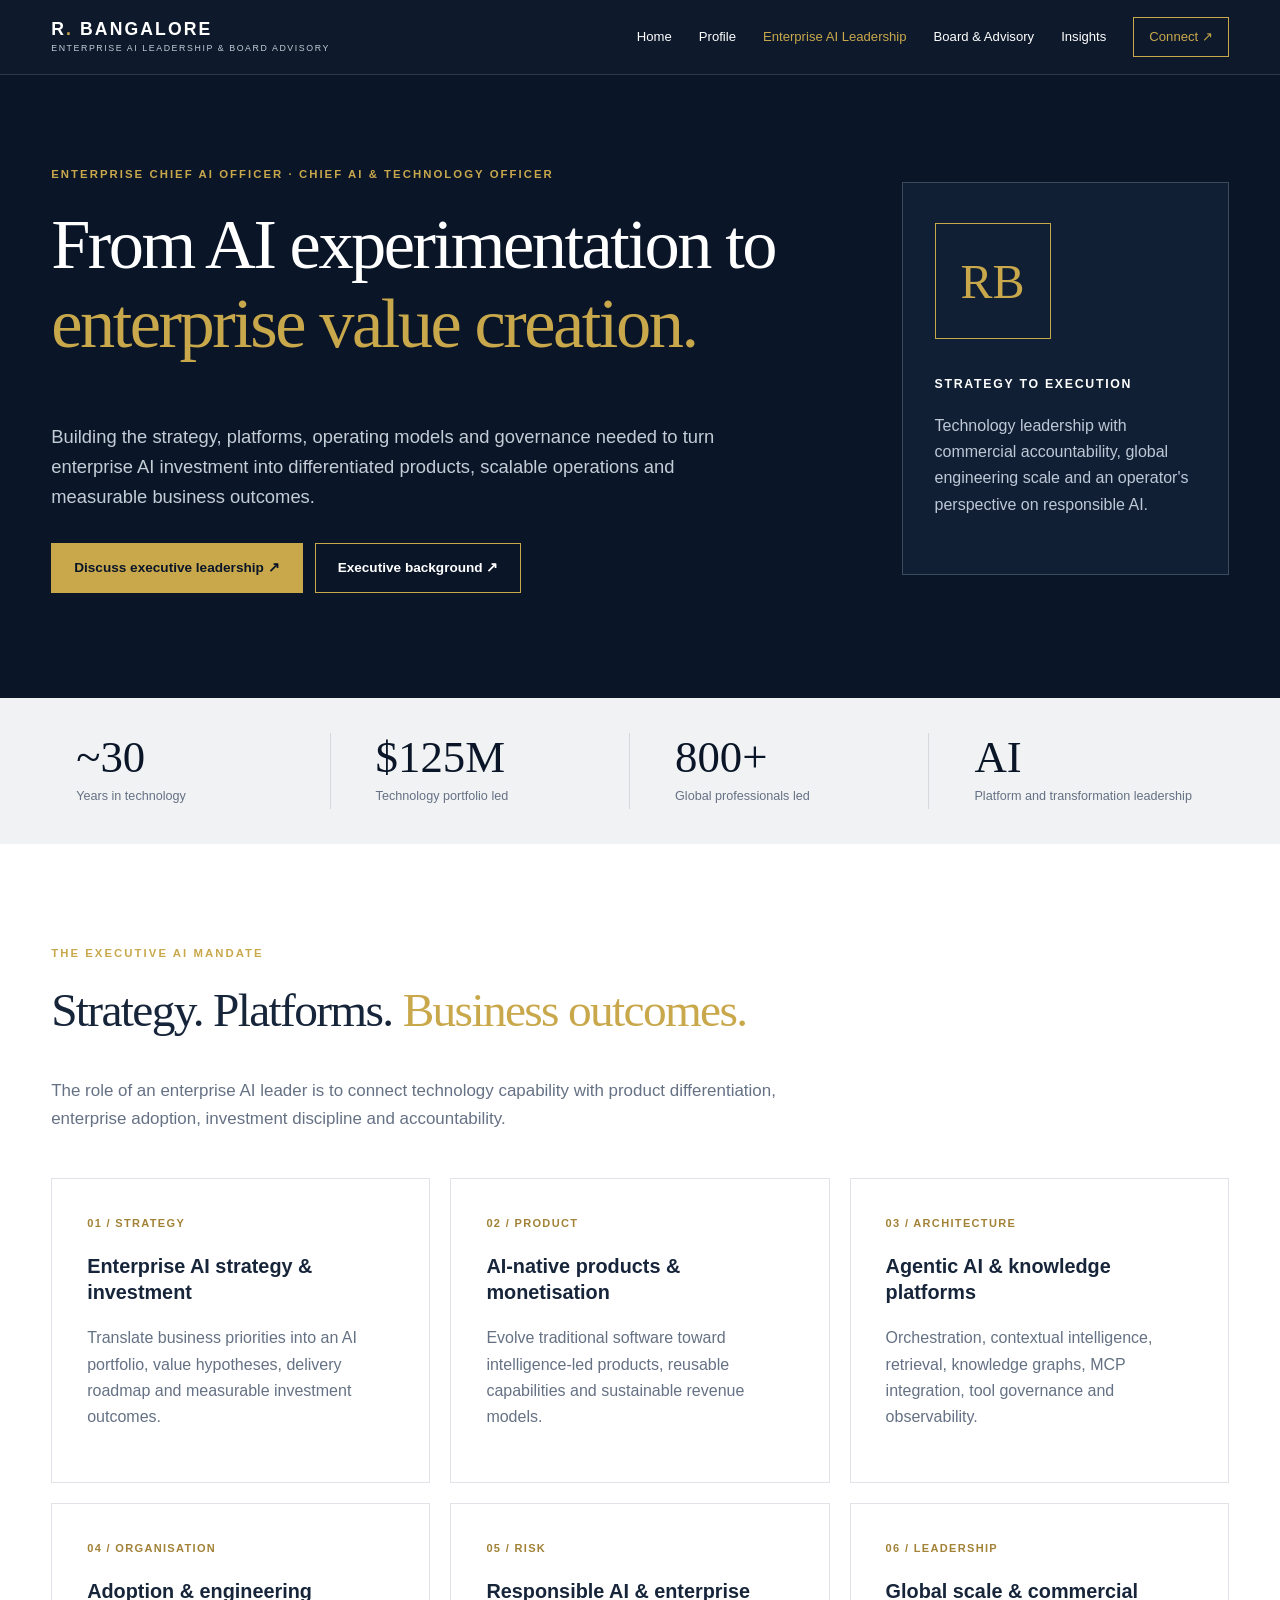
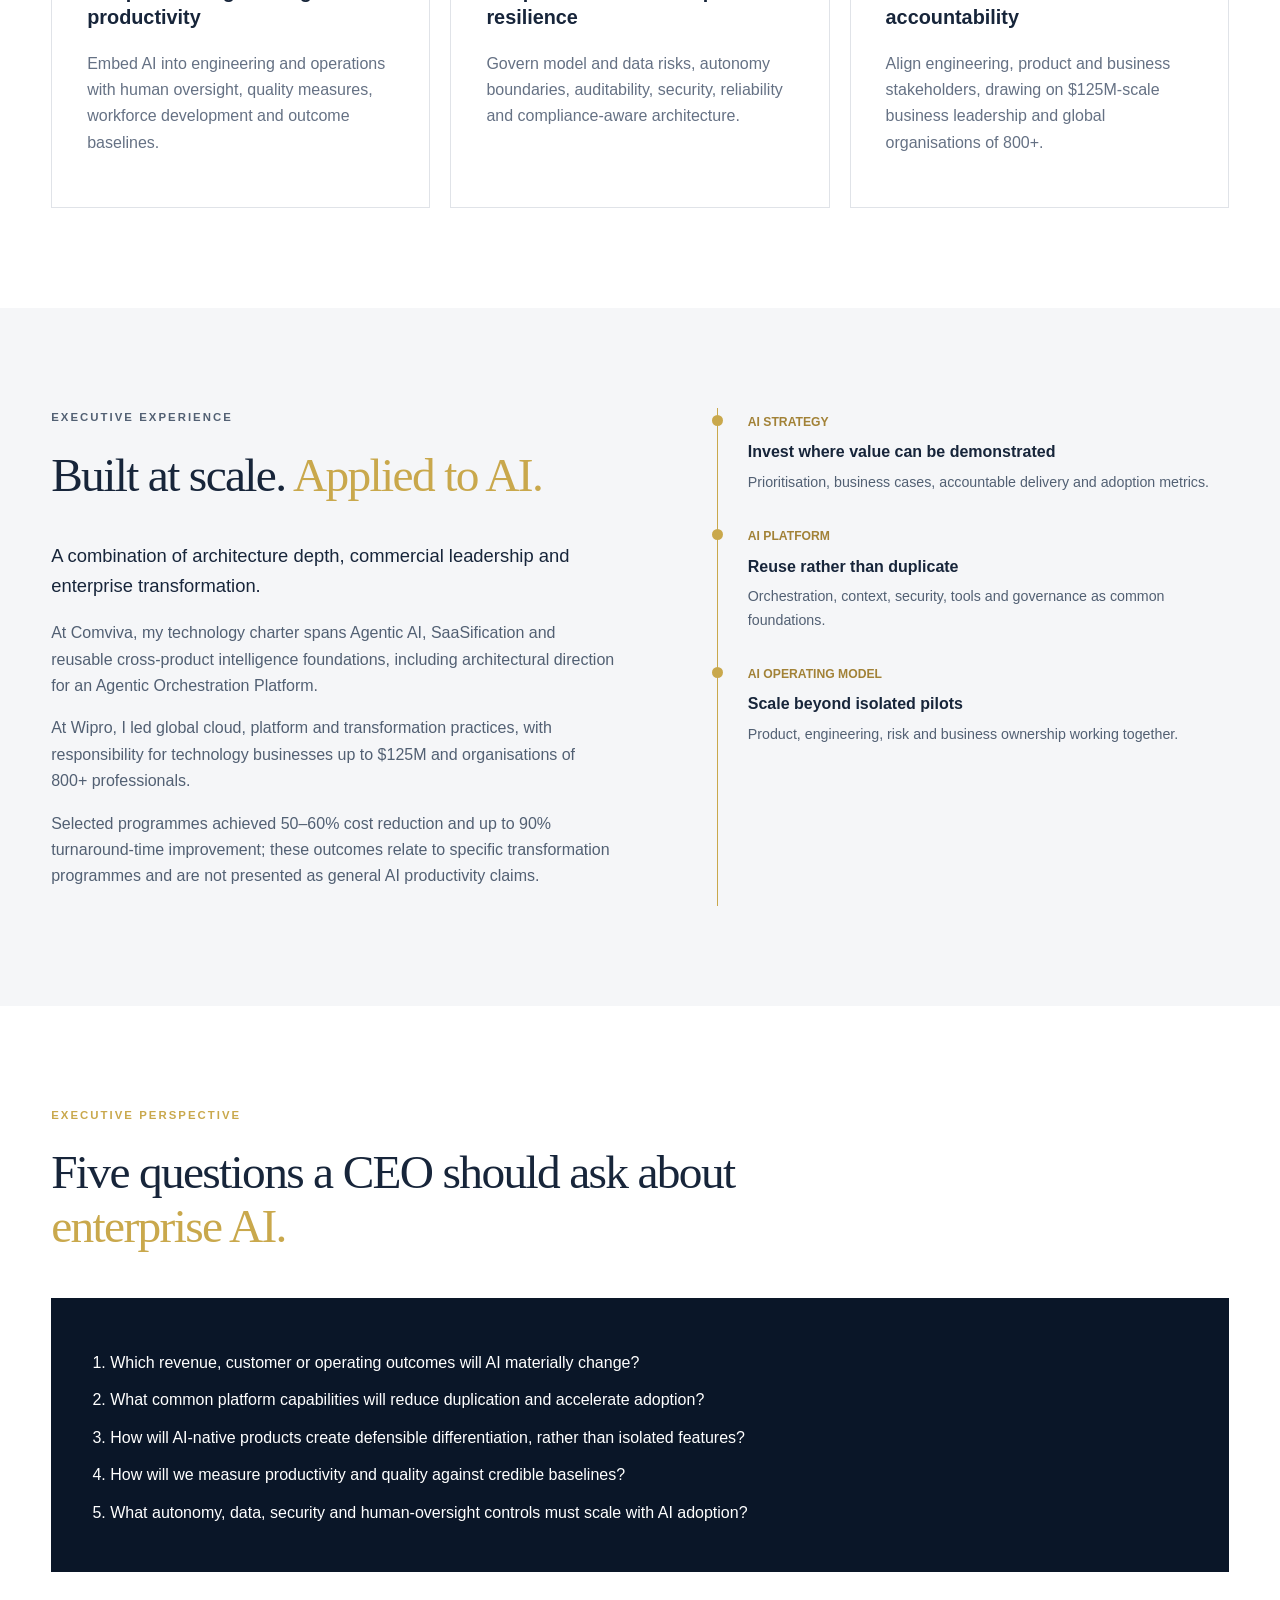
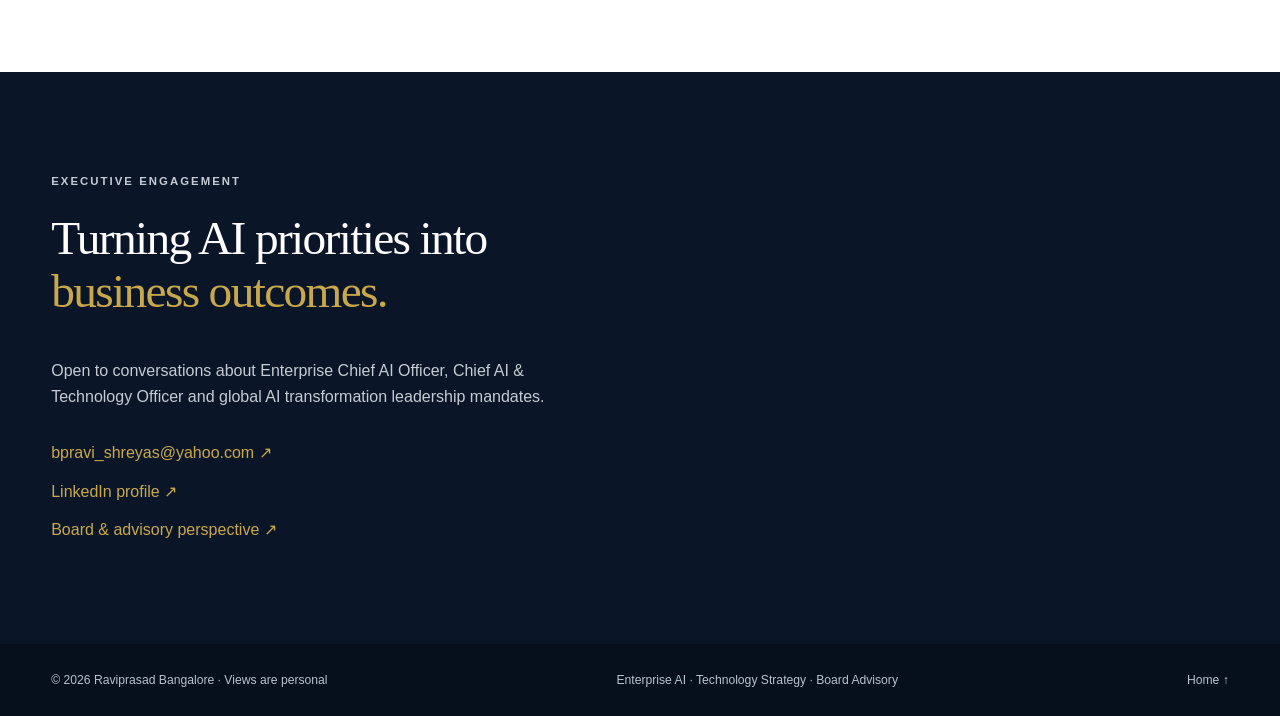
==== enterprise-ai.html @ b852c209 "Add files via upload" ====
<!DOCTYPE html>
<html lang="en"><head><meta charset="utf-8"/><meta content="width=device-width, initial-scale=1" name="viewport"/>
<title>Enterprise AI Leadership | Raviprasad Bangalore</title>
<meta content="Enterprise Chief AI Officer and Chief AI &amp; Technology Officer leadership: AI strategy, AI-native product transformation, agentic platforms, adoption, governance and value creation." name="description"/>
<meta content="index,follow" name="robots"/><link href="https://raviprasadbangalore.com/enterprise-ai.html" rel="canonical"/><link href="styles.css" rel="stylesheet"/></head>
<body><header class="site-header"><a class="brand" href="index.html#home">R<span class="gold">.</span> BANGALORE <small>ENTERPRISE AI LEADERSHIP &amp; BOARD ADVISORY</small></a><button aria-expanded="false" aria-label="Toggle navigation" class="menu">☰</button>
<nav id="nav"><a href="index.html#home">Home</a><a href="index.html#about">Profile</a><a aria-current="page" href="enterprise-ai.html">Enterprise AI Leadership</a><a href="index.html#board">Board &amp; Advisory</a><a href="index.html#insights">Insights</a><a class="nav-contact" href="index.html#connect">Connect ↗</a></nav></header>
<main><section class="hero ai-page-hero"><div class="hero-content"><p class="eyebrow">ENTERPRISE CHIEF AI OFFICER · CHIEF AI &amp; TECHNOLOGY OFFICER</p>
<h1>From AI experimentation to <em>enterprise value creation.</em></h1>
<p class="hero-copy">Building the strategy, platforms, operating models and governance needed to turn enterprise AI investment into differentiated products, scalable operations and measurable business outcomes.</p>
<div class="actions"><a class="btn primary" href="index.html#connect">Discuss executive leadership ↗</a><a class="btn secondary" href="index.html#about">Executive background ↗</a></div></div>
<div class="hero-aside"><div class="monogram">RB</div><div class="aside-label">STRATEGY TO EXECUTION</div><p>Technology leadership with commercial accountability, global engineering scale and an operator's perspective on responsible AI.</p></div></section>
<section aria-label="Leadership metrics" class="metrics"><div><strong>~30</strong><span>Years in technology</span></div><div><strong>$125M</strong><span>Technology portfolio led</span></div><div><strong>800+</strong><span>Global professionals led</span></div><div><strong>AI</strong><span>Platform and transformation leadership</span></div></section>
<section class="section"><div class="section-heading"><p class="eyebrow">THE EXECUTIVE AI MANDATE</p><h2>Strategy. Platforms. <em>Business outcomes.</em></h2>
<p>The role of an enterprise AI leader is to connect technology capability with product differentiation, enterprise adoption, investment discipline and accountability.</p></div>
<div class="cards three">
<article class="card"><span class="card-index">01 / STRATEGY</span><h3>Enterprise AI strategy &amp; investment</h3><p>Translate business priorities into an AI portfolio, value hypotheses, delivery roadmap and measurable investment outcomes.</p></article>
<article class="card"><span class="card-index">02 / PRODUCT</span><h3>AI-native products &amp; monetisation</h3><p>Evolve traditional software toward intelligence-led products, reusable capabilities and sustainable revenue models.</p></article>
<article class="card"><span class="card-index">03 / ARCHITECTURE</span><h3>Agentic AI &amp; knowledge platforms</h3><p>Orchestration, contextual intelligence, retrieval, knowledge graphs, MCP integration, tool governance and observability.</p></article>
<article class="card"><span class="card-index">04 / ORGANISATION</span><h3>Adoption &amp; engineering productivity</h3><p>Embed AI into engineering and operations with human oversight, quality measures, workforce development and outcome baselines.</p></article>
<article class="card"><span class="card-index">05 / RISK</span><h3>Responsible AI &amp; enterprise resilience</h3><p>Govern model and data risks, autonomy boundaries, auditability, security, reliability and compliance-aware architecture.</p></article>
<article class="card"><span class="card-index">06 / LEADERSHIP</span><h3>Global scale &amp; commercial accountability</h3><p>Align engineering, product and business stakeholders, drawing on $125M-scale business leadership and global organisations of 800+.</p></article>
</div></section>
<section class="section alt"><div class="split"><div><p class="eyebrow">EXECUTIVE EXPERIENCE</p><h2>Built at scale. <em>Applied to AI.</em></h2>
<p class="lead">A combination of architecture depth, commercial leadership and enterprise transformation.</p>
<p>At Comviva, my technology charter spans Agentic AI, SaaSification and reusable cross-product intelligence foundations, including architectural direction for an Agentic Orchestration Platform.</p>
<p>At Wipro, I led global cloud, platform and transformation practices, with responsibility for technology businesses up to $125M and organisations of 800+ professionals.</p>
<p>Selected programmes achieved 50–60% cost reduction and up to 90% turnaround-time improvement; these outcomes relate to specific transformation programmes and are not presented as general AI productivity claims.</p></div>
<div class="timeline"><div><span>AI STRATEGY</span><h4>Invest where value can be demonstrated</h4><p>Prioritisation, business cases, accountable delivery and adoption metrics.</p></div><div><span>AI PLATFORM</span><h4>Reuse rather than duplicate</h4><p>Orchestration, context, security, tools and governance as common foundations.</p></div><div><span>AI OPERATING MODEL</span><h4>Scale beyond isolated pilots</h4><p>Product, engineering, risk and business ownership working together.</p></div></div></div></section>
<section class="section"><div class="section-heading"><p class="eyebrow">EXECUTIVE PERSPECTIVE</p><h2>Five questions a CEO should ask about <em>enterprise AI.</em></h2></div>
<div class="committee"><ol class="board-questions"><li>Which revenue, customer or operating outcomes will AI materially change?</li><li>What common platform capabilities will reduce duplication and accelerate adoption?</li><li>How will AI-native products create defensible differentiation, rather than isolated features?</li><li>How will we measure productivity and quality against credible baselines?</li><li>What autonomy, data, security and human-oversight controls must scale with AI adoption?</li></ol></div></section>
<section class="section connect"><div><p class="eyebrow">EXECUTIVE ENGAGEMENT</p><h2>Turning AI priorities into <em>business outcomes.</em></h2><p>Open to conversations about Enterprise Chief AI Officer, Chief AI &amp; Technology Officer and global AI transformation leadership mandates.</p>
<div class="contact-links"><a href="mailto:bpravi_shreyas@yahoo.com?subject=Enterprise%20AI%20Leadership%20Conversation">bpravi_shreyas@yahoo.com ↗</a><a href="https://www.linkedin.com/in/rbangalore" rel="noopener noreferrer" target="_blank">LinkedIn profile ↗</a><a href="index.html#board">Board &amp; advisory perspective ↗</a></div></div></section></main>
<footer><span>© <span id="year"></span> Raviprasad Bangalore · Views are personal</span><span>Enterprise AI · Technology Strategy · Board Advisory</span><a href="index.html#home">Home ↑</a></footer><script src="script.js"></script></body></html>
---- styles.css ----
:root{--navy:#0a1628;--gold:#c9a84c;--ink:#17253a;--muted:#657184;--paper:#fff;--soft:#f5f6f8}*{box-sizing:border-box}html{scroll-behavior:smooth}body{margin:0;font-family:Inter,'Segoe UI',Arial,sans-serif;color:var(--ink);background:white;line-height:1.65}h1,h2,h3,h4,p{margin-top:0}h1,h2{font-family:Georgia,'Times New Roman',serif;line-height:1.12;letter-spacing:-.035em;font-weight:500}h1{font-size:clamp(3rem,5.5vw,5.8rem);max-width:800px}h2{font-size:clamp(2.2rem,3.7vw,3.8rem)}h3{font-size:1.24rem;line-height:1.3}em{font-style:normal;color:var(--gold)}a{color:inherit;text-decoration:none}.site-header{position:sticky;top:0;z-index:20;background:rgba(10,22,40,.98);color:#fff;display:flex;align-items:center;justify-content:space-between;padding:17px max(4vw,24px);border-bottom:1px solid #29384b}.brand{font-size:1.1rem;font-weight:800;letter-spacing:.12em;line-height:1.1}.brand small{display:block;font-size:.55rem;letter-spacing:.18em;font-weight:500;margin-top:5px;color:#c3cad5}.gold{color:var(--gold)}nav{display:flex;align-items:center;gap:27px;font-size:.82rem}nav a:hover,.contact-links a:hover{color:var(--gold)}.nav-contact{border:1px solid var(--gold);padding:8px 15px;color:var(--gold)}.menu{display:none}.hero{background:var(--navy);color:#fff;padding:90px max(4vw,24px) 105px;display:grid;grid-template-columns:1.6fr .7fr;gap:8vw;align-items:center}.eyebrow{color:var(--gold);font-weight:700;letter-spacing:.18em;font-size:.71rem;text-transform:uppercase;margin-bottom:22px}.hero-copy{font-size:1.15rem;color:#c4ccd6;max-width:670px}.actions{display:flex;gap:12px;flex-wrap:wrap;margin-top:30px}.btn{display:inline-block;padding:13px 22px;border:1px solid var(--gold);font-size:.85rem;font-weight:650;cursor:pointer}.primary{background:var(--gold);color:var(--navy)}.secondary{background:transparent;color:inherit}.recognition{font-size:.82rem;color:#e5d6a4;margin-top:40px}.hero-aside{border:1px solid #3c4a5d;padding:40px 32px;min-height:350px;background:#101f34}.monogram{width:116px;height:116px;border:1px solid var(--gold);display:grid;place-items:center;font-family:Georgia,serif;font-size:3rem;color:var(--gold);margin-bottom:35px}.aside-label{letter-spacing:.14em;font-size:.77rem;font-weight:750}.hero-aside p{color:#bdc8d7;margin-top:18px}.metrics{display:grid;grid-template-columns:repeat(4,1fr);background:#f1f2f4;padding:35px 4vw;gap:20px}.metrics div{border-right:1px solid #d5d8dd;padding:0 25px}.metrics div:last-child{border:0}.metrics strong{display:block;font-family:Georgia,serif;font-size:2.8rem;line-height:1.1;font-weight:500;color:var(--navy)}.metrics span{font-size:.79rem;color:var(--muted)}.section{padding:100px max(4vw,24px);scroll-margin-top:80px}.alt{background:var(--soft)}.section-heading{max-width:780px;margin-bottom:45px}.section-heading>p:last-child{color:var(--muted);font-size:1.06rem}.cards{display:grid;gap:20px}.three{grid-template-columns:repeat(3,1fr)}.card{border:1px solid #e0e3e8;background:white;padding:35px;min-height:250px}.card-index{display:block;color:#a28237;font-size:.69rem;font-weight:800;letter-spacing:.12em;margin-bottom:22px}.card p{color:var(--muted)}.card a,.text-link{color:#98772a;font-weight:700;font-size:.88rem}.split{display:grid;grid-template-columns:1.1fr 1fr;gap:8vw}.split p{color:#526073}.lead{font-size:1.15rem;color:var(--ink)!important}.timeline{border-left:1px solid #c9a84c;padding-left:30px}.timeline div{position:relative;margin-bottom:28px}.timeline div:before{content:'';position:absolute;left:-36px;top:7px;background:var(--gold);width:11px;height:11px;border-radius:50%}.timeline span{font-size:.76rem;color:#a28237;font-weight:800}.timeline h4{margin:5px 0}.timeline p{font-size:.89rem}.board-grid{display:grid;grid-template-columns:repeat(3,1fr);gap:30px}.board-grid article{border-top:2px solid var(--gold);padding:20px 5px}.board-grid span{color:#a28237;font-size:.75rem}.board-grid p{color:var(--muted)}.committee{margin-top:40px;background:var(--navy);color:white;padding:35px}.committee p{color:#c6ced8}.committee .note{font-size:.78rem}.committee a{color:var(--gold)}.filters{display:flex;flex-wrap:wrap;gap:9px;margin-bottom:24px}.filters button{border:1px solid #cdd3db;background:white;color:var(--ink);padding:9px 14px;cursor:pointer}.filters button.active{background:var(--navy);color:white}.insights-grid{grid-template-columns:repeat(2,1fr)}.insight{min-height:210px}.newsletter{background:var(--navy);color:white;padding:30px;margin-top:35px;display:flex;align-items:center;justify-content:space-between;gap:25px}.newsletter p{color:#cbd2db;margin:0}.speaking-list{border-top:1px solid #d9dde3}.speaking-list>div{display:grid;grid-template-columns:55px 1fr 1fr;gap:20px;align-items:center;border-bottom:1px solid #d9dde3;padding:20px 0}.speaking-list span{color:#a28237}.speaking-list h3,.speaking-list p{margin:0}.speaking-list p{color:var(--muted)}.connect{background:var(--navy);color:#fff;display:grid;grid-template-columns:1fr 1fr;gap:8vw}.connect p{color:#c5cbd4}.contact-links{display:flex;flex-direction:column;gap:12px;margin-top:30px;color:var(--gold)}form{background:white;padding:30px;color:var(--ink)}label{display:block;font-size:.83rem;font-weight:650;margin-bottom:16px}input,select,textarea{display:block;width:100%;padding:12px;margin-top:6px;border:1px solid #d2d7df;font:inherit;background:white;color:var(--ink)}form .note{font-size:.75rem;color:#657184}footer{display:flex;justify-content:space-between;gap:20px;flex-wrap:wrap;padding:26px 4vw;font-size:.76rem;background:#06101d;color:#b8c1cf}@media(max-width:900px){.hero{grid-template-columns:1fr}.hero-aside{min-height:0}.split,.connect{grid-template-columns:1fr}.board-grid,.three{grid-template-columns:repeat(2,1fr)}nav{gap:12px}}@media(max-width:650px){.menu{display:block;background:transparent;color:white;border:1px solid #647184;padding:6px 12px;font-size:1.2rem}nav{display:none;position:absolute;top:65px;left:0;right:0;background:var(--navy);padding:20px;flex-direction:column;align-items:flex-start}nav.open{display:flex}.hero{padding-top:60px}.metrics{grid-template-columns:repeat(2,1fr)}.metrics div{padding:8px;border:0}.section{padding-top:65px;padding-bottom:65px}.three,.board-grid,.insights-grid{grid-template-columns:1fr}.speaking-list>div{grid-template-columns:30px 1fr}.speaking-list p{grid-column:2}.newsletter{display:block}.newsletter .btn{margin-top:20px}h1{font-size:3rem}}

.board-questions{margin:1rem 0 0;padding-left:1.5rem;line-height:1.8}.board-questions li{margin-bottom:.55rem}

/* Featured publication */
.featured-publication{display:grid;grid-template-columns:1.5fr 0.9fr;gap:2.2rem;align-items:stretch;background:#fff;border:1px solid #dce1e7;border-radius:14px;padding:2rem;margin:2rem 0 2.3rem;box-shadow:0 12px 32px rgba(10,22,40,.05)}
.featured-publication h3{font-size:clamp(1.5rem,2.5vw,2.4rem);line-height:1.18;color:#0a1628;margin:.5rem 0}
.featured-publication .publication-subtitle{font-size:1.15rem;font-weight:650;color:#8d7130}
.featured-publication-copy>p{line-height:1.65}
.publication-byline,.publication-note{font-size:.85rem;color:#657083}
.publication-note{margin-top:.85rem}
.publication-cover{display:flex;flex-direction:column;justify-content:space-between;gap:1.5rem;background:linear-gradient(145deg,#f9fafb 5%,#f2f0ec 100%);border-top:6px solid #bd1935;border-radius:6px;padding:2rem;min-height:320px;color:#0a1628;text-decoration:none}
.publication-cover>span:first-child{font-size:.7rem;letter-spacing:.12em;font-weight:700;color:#a0213d}
.publication-cover strong{font-size:clamp(1.6rem,2.6vw,2.5rem);line-height:1.08}
.publication-cover em{font-style:normal;color:#c51f43}
.publication-cover small{font-size:1rem;line-height:1.4}
.publication-cover .cover-bottom{font-size:.68rem;letter-spacing:.12em;border-top:1px solid #d5cbd0;padding-top:1rem}
@media(max-width:760px){.featured-publication{grid-template-columns:1fr;padding:1.3rem}.publication-cover{min-height:260px}}

.board-download-panel{display:flex;align-items:center;justify-content:space-between;gap:2rem;margin-top:2.4rem;padding:2rem;background:#f7f8fa;border:1px solid #dce1e7;border-left:4px solid #c9a84c;border-radius:10px}.board-download-panel h3{color:#0a1628;font-size:1.45rem;margin:.5rem 0}.board-download-panel p{max-width:690px}.board-download-panel .btn{flex-shrink:0}@media(max-width:760px){.board-download-panel{flex-direction:column;align-items:flex-start;padding:1.25rem}}

.recognition-section{padding:5rem max(5vw,24px);background:#f5f6f8}.award-gallery{display:grid;grid-template-columns:repeat(3,minmax(0,1fr));gap:1rem;margin:1.5rem 0}.award-gallery img{width:100%;height:230px;object-fit:cover;border-radius:10px;box-shadow:0 6px 20px #0a16281a}.award-caption{font-size:.85rem;color:#606b7b;margin-bottom:1.4rem}.recognition a{color:inherit}@media(max-width:700px){.award-gallery{grid-template-columns:1fr}.award-gallery img{height:auto}}

.award-gallery-two{display:grid;grid-template-columns:1fr 1fr;gap:22px;align-items:start}.award-gallery-two figure{margin:0;background:#fff;border:1px solid #e0e3e8;border-radius:10px;overflow:hidden}.award-gallery-two figure img{display:block;width:100%;height:340px;object-fit:contain;background:#f8f8f8}.award-gallery-two figcaption{padding:12px 15px;color:#29384e;font-size:.91rem}@media(max-width:720px){.award-gallery-two{grid-template-columns:1fr}.award-gallery-two figure img{height:auto;max-height:400px}}

/* Enterprise AI Leadership additions */
.ai-mandate-cta{margin-top:30px}.ai-page-hero{min-height:570px}.ai-mandate .cards{row-gap:22px}nav a[aria-current="page"]{color:var(--gold)}@media(max-width:760px){.ai-page-hero{min-height:auto}}
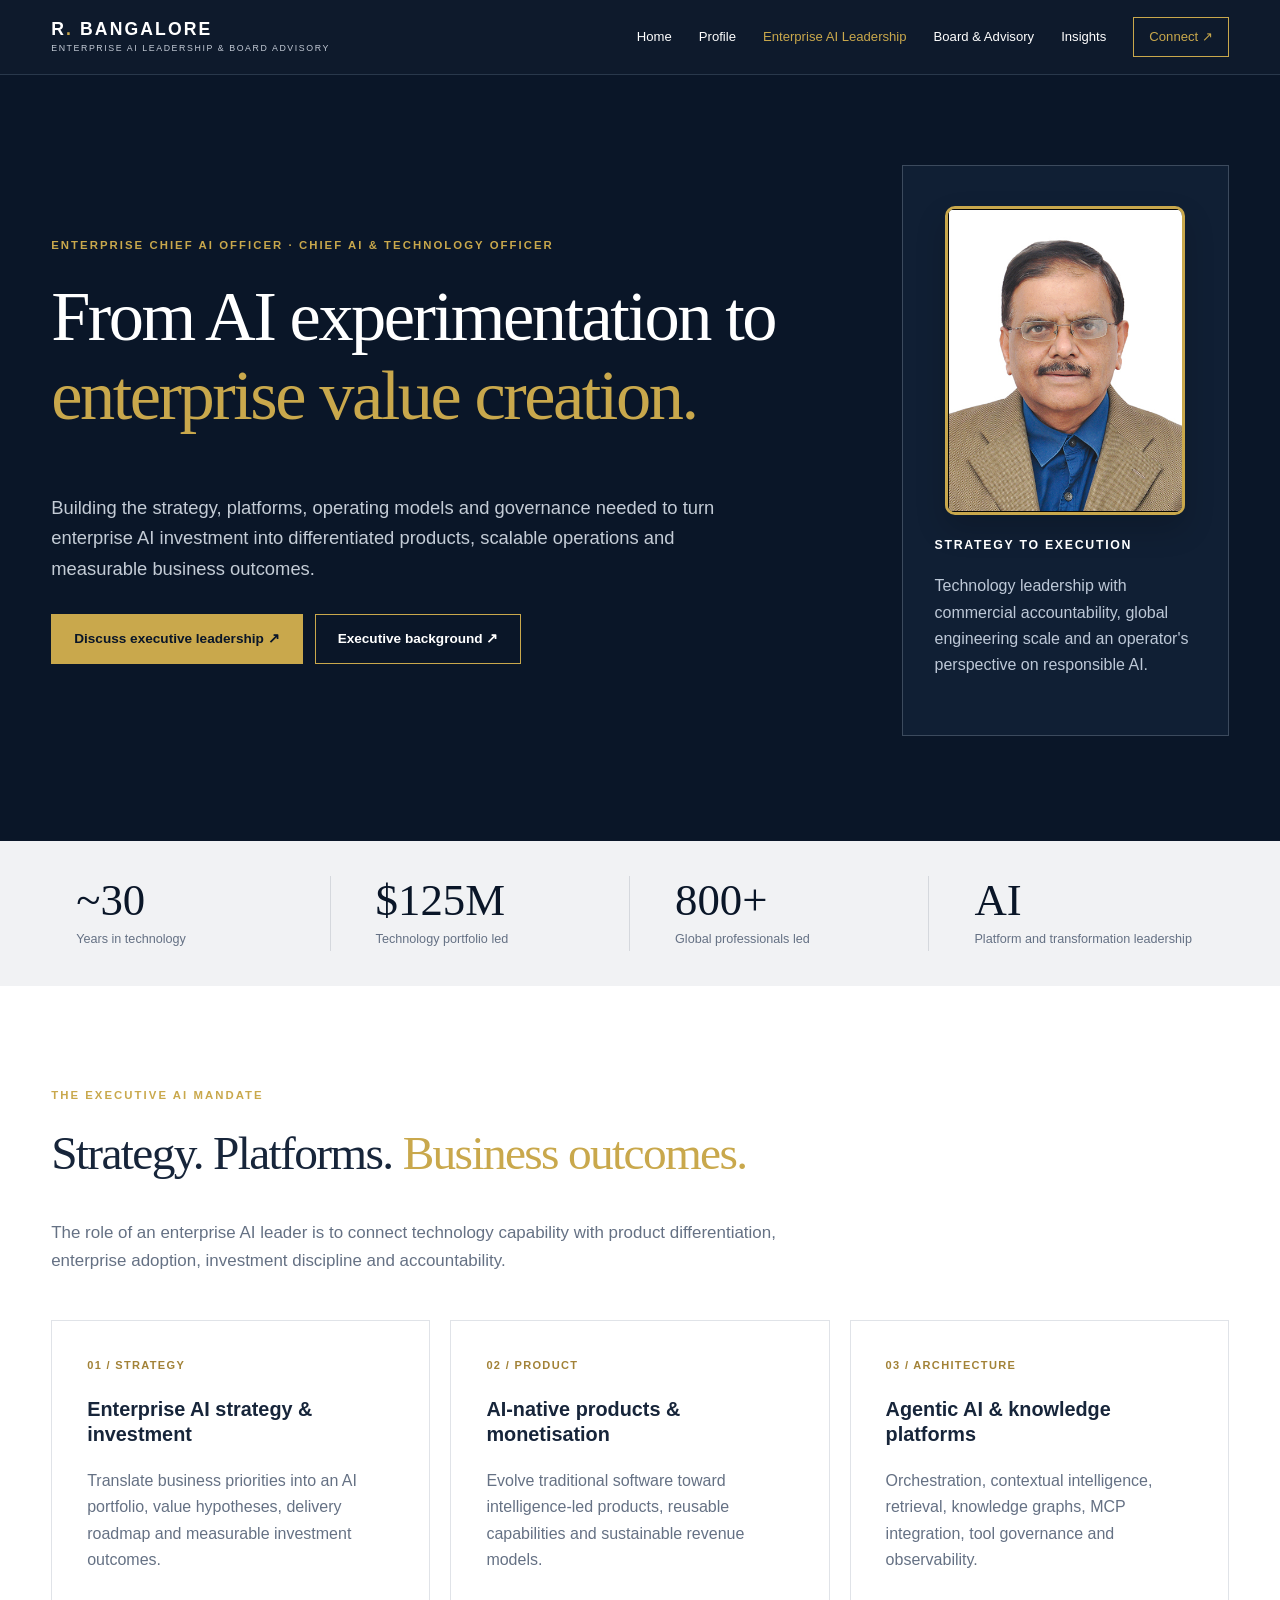
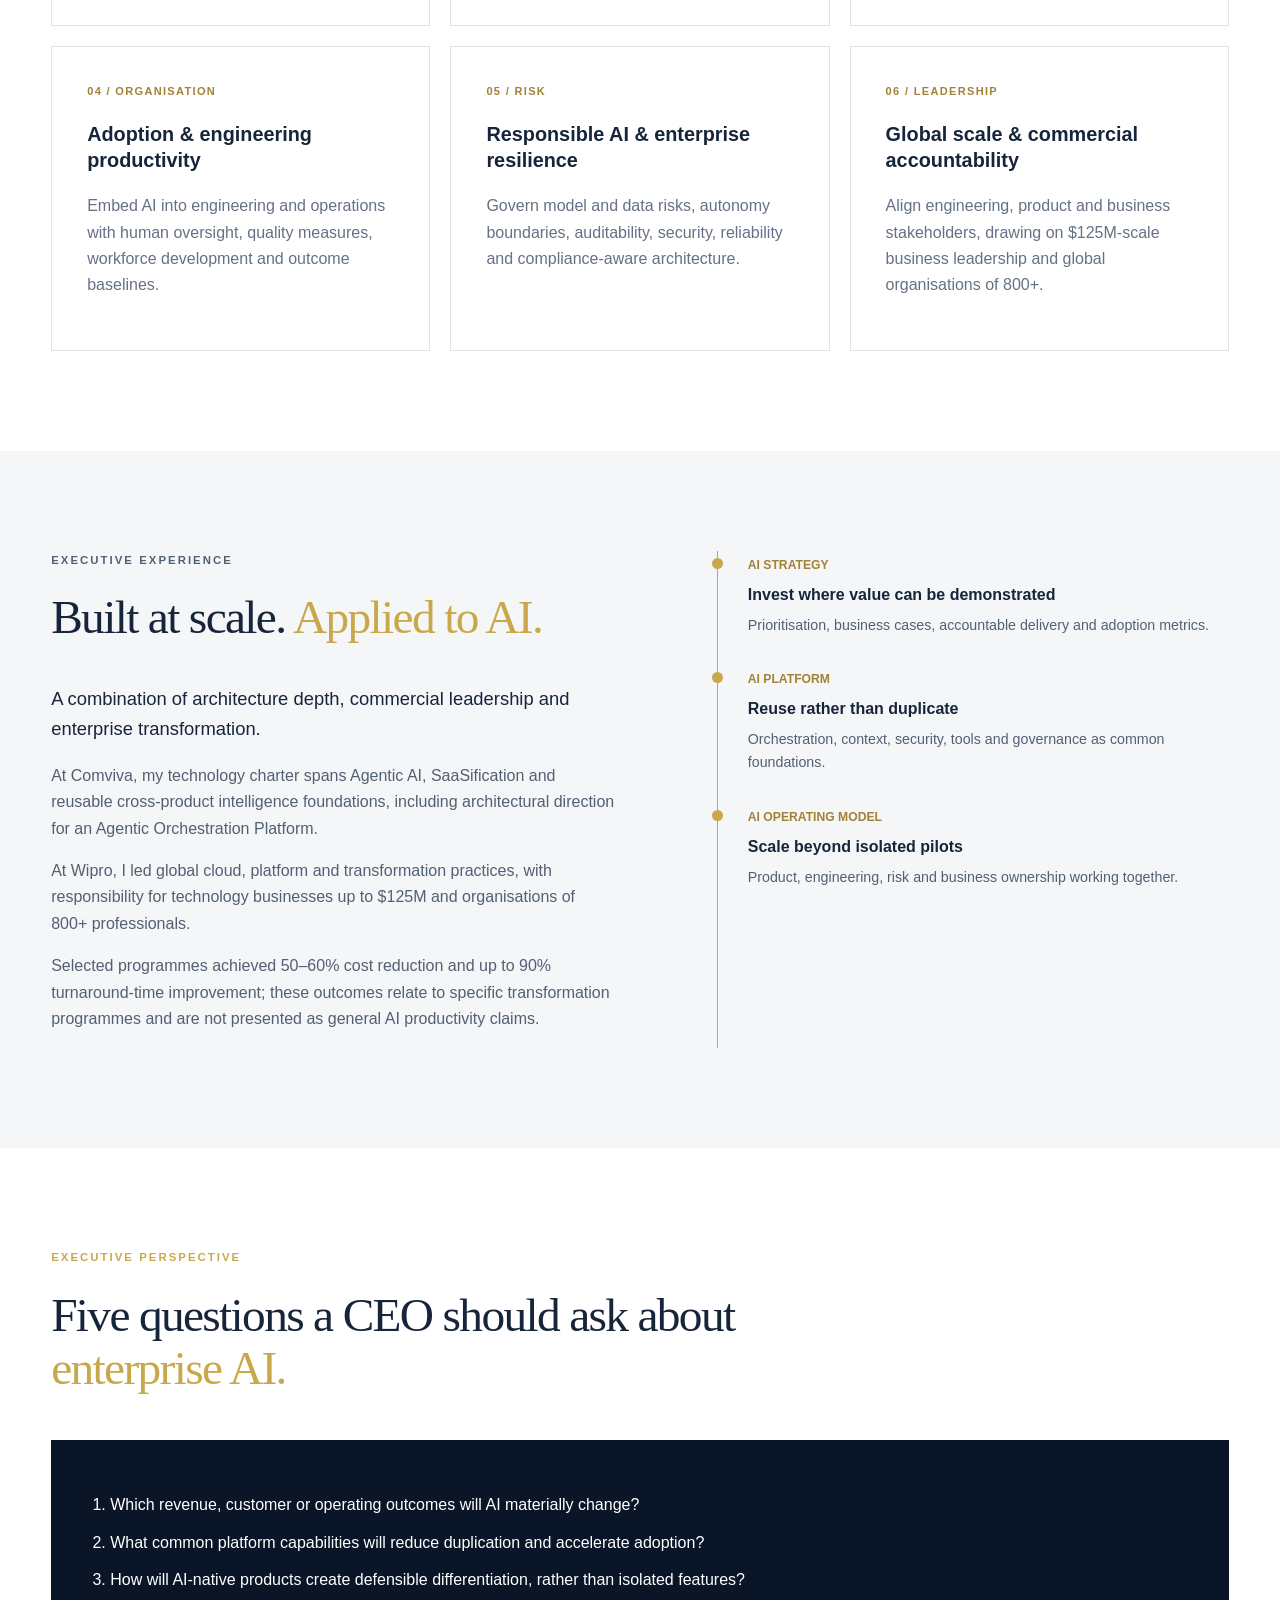
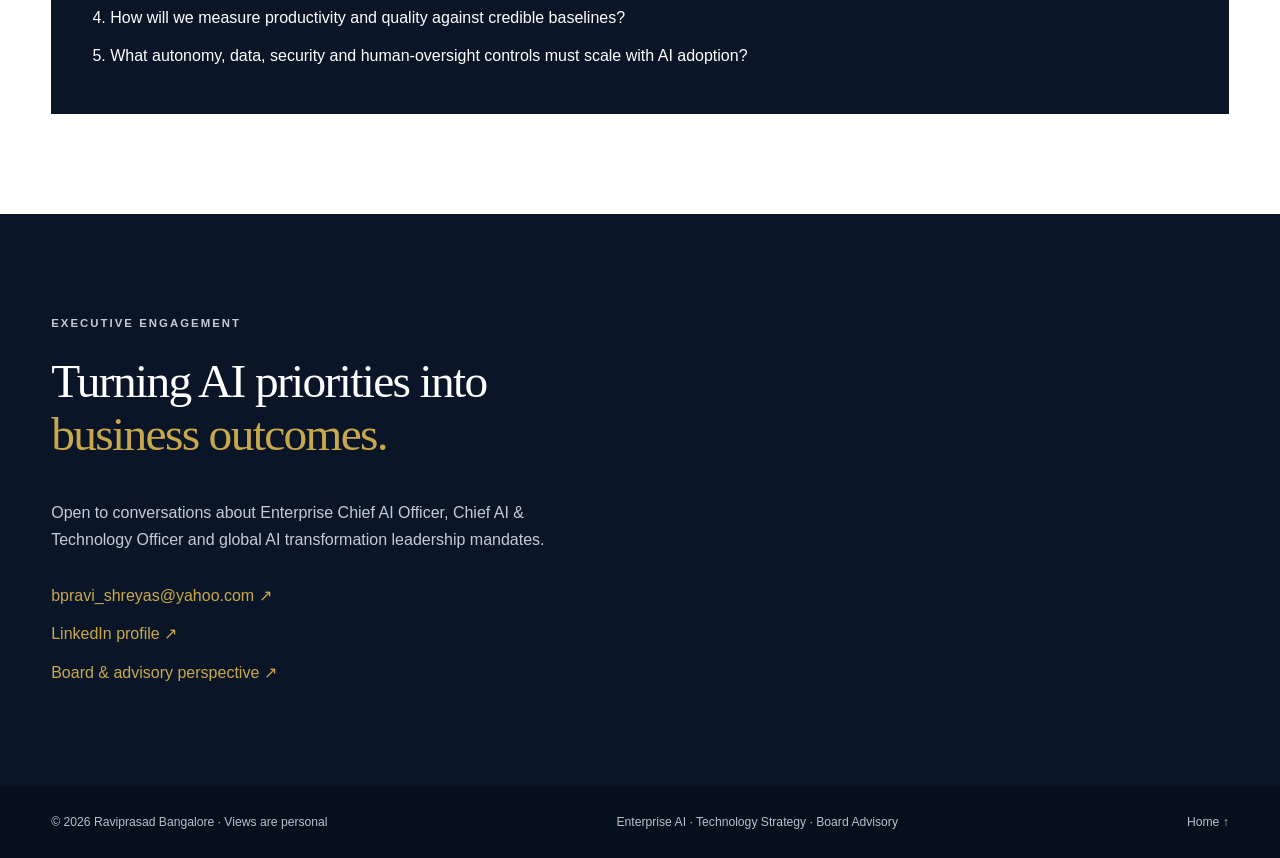
==== commit 9fbeaa69: "Add files via upload" ====
--- a/enterprise-ai.html
+++ b/enterprise-ai.html
@@ -1,4 +1,5 @@
 <!DOCTYPE html>
+
 <html lang="en"><head><meta charset="utf-8"/><meta content="width=device-width, initial-scale=1" name="viewport"/>
 <title>Enterprise AI Leadership | Raviprasad Bangalore</title>
 <meta content="Enterprise Chief AI Officer and Chief AI &amp; Technology Officer leadership: AI strategy, AI-native product transformation, agentic platforms, adoption, governance and value creation." name="description"/>
@@ -9,7 +10,7 @@
 <h1>From AI experimentation to <em>enterprise value creation.</em></h1>
 <p class="hero-copy">Building the strategy, platforms, operating models and governance needed to turn enterprise AI investment into differentiated products, scalable operations and measurable business outcomes.</p>
 <div class="actions"><a class="btn primary" href="index.html#connect">Discuss executive leadership ↗</a><a class="btn secondary" href="index.html#about">Executive background ↗</a></div></div>
-<div class="hero-aside"><div class="monogram">RB</div><div class="aside-label">STRATEGY TO EXECUTION</div><p>Technology leadership with commercial accountability, global engineering scale and an operator's perspective on responsible AI.</p></div></section>
+<div class="hero-aside"><img alt="Raviprasad Bangalore — executive portrait" class="executive-photo" decoding="async" height="532" loading="eager" src="images/raviprasad-profile.jpg" width="413"/><div class="aside-label">STRATEGY TO EXECUTION</div><p>Technology leadership with commercial accountability, global engineering scale and an operator's perspective on responsible AI.</p></div></section>
 <section aria-label="Leadership metrics" class="metrics"><div><strong>~30</strong><span>Years in technology</span></div><div><strong>$125M</strong><span>Technology portfolio led</span></div><div><strong>800+</strong><span>Global professionals led</span></div><div><strong>AI</strong><span>Platform and transformation leadership</span></div></section>
 <section class="section"><div class="section-heading"><p class="eyebrow">THE EXECUTIVE AI MANDATE</p><h2>Strategy. Platforms. <em>Business outcomes.</em></h2>
 <p>The role of an enterprise AI leader is to connect technology capability with product differentiation, enterprise adoption, investment discipline and accountability.</p></div>
--- a/styles.css
+++ b/styles.css
@@ -25,3 +25,7 @@
 
 /* Enterprise AI Leadership additions */
 .ai-mandate-cta{margin-top:30px}.ai-page-hero{min-height:570px}.ai-mandate .cards{row-gap:22px}nav a[aria-current="page"]{color:var(--gold)}@media(max-width:760px){.ai-page-hero{min-height:auto}}
+
+/* Executive portrait on homepage and AI leadership page */
+.hero-aside .executive-photo{display:block;width:min(100%,240px);height:auto;aspect-ratio:413/532;object-fit:cover;object-position:center top;border:3px solid var(--gold);border-radius:10px;margin:0 auto 20px;box-shadow:0 14px 30px rgba(0,0,0,.18)}
+@media(max-width:760px){.hero-aside .executive-photo{width:min(65vw,200px)}}
